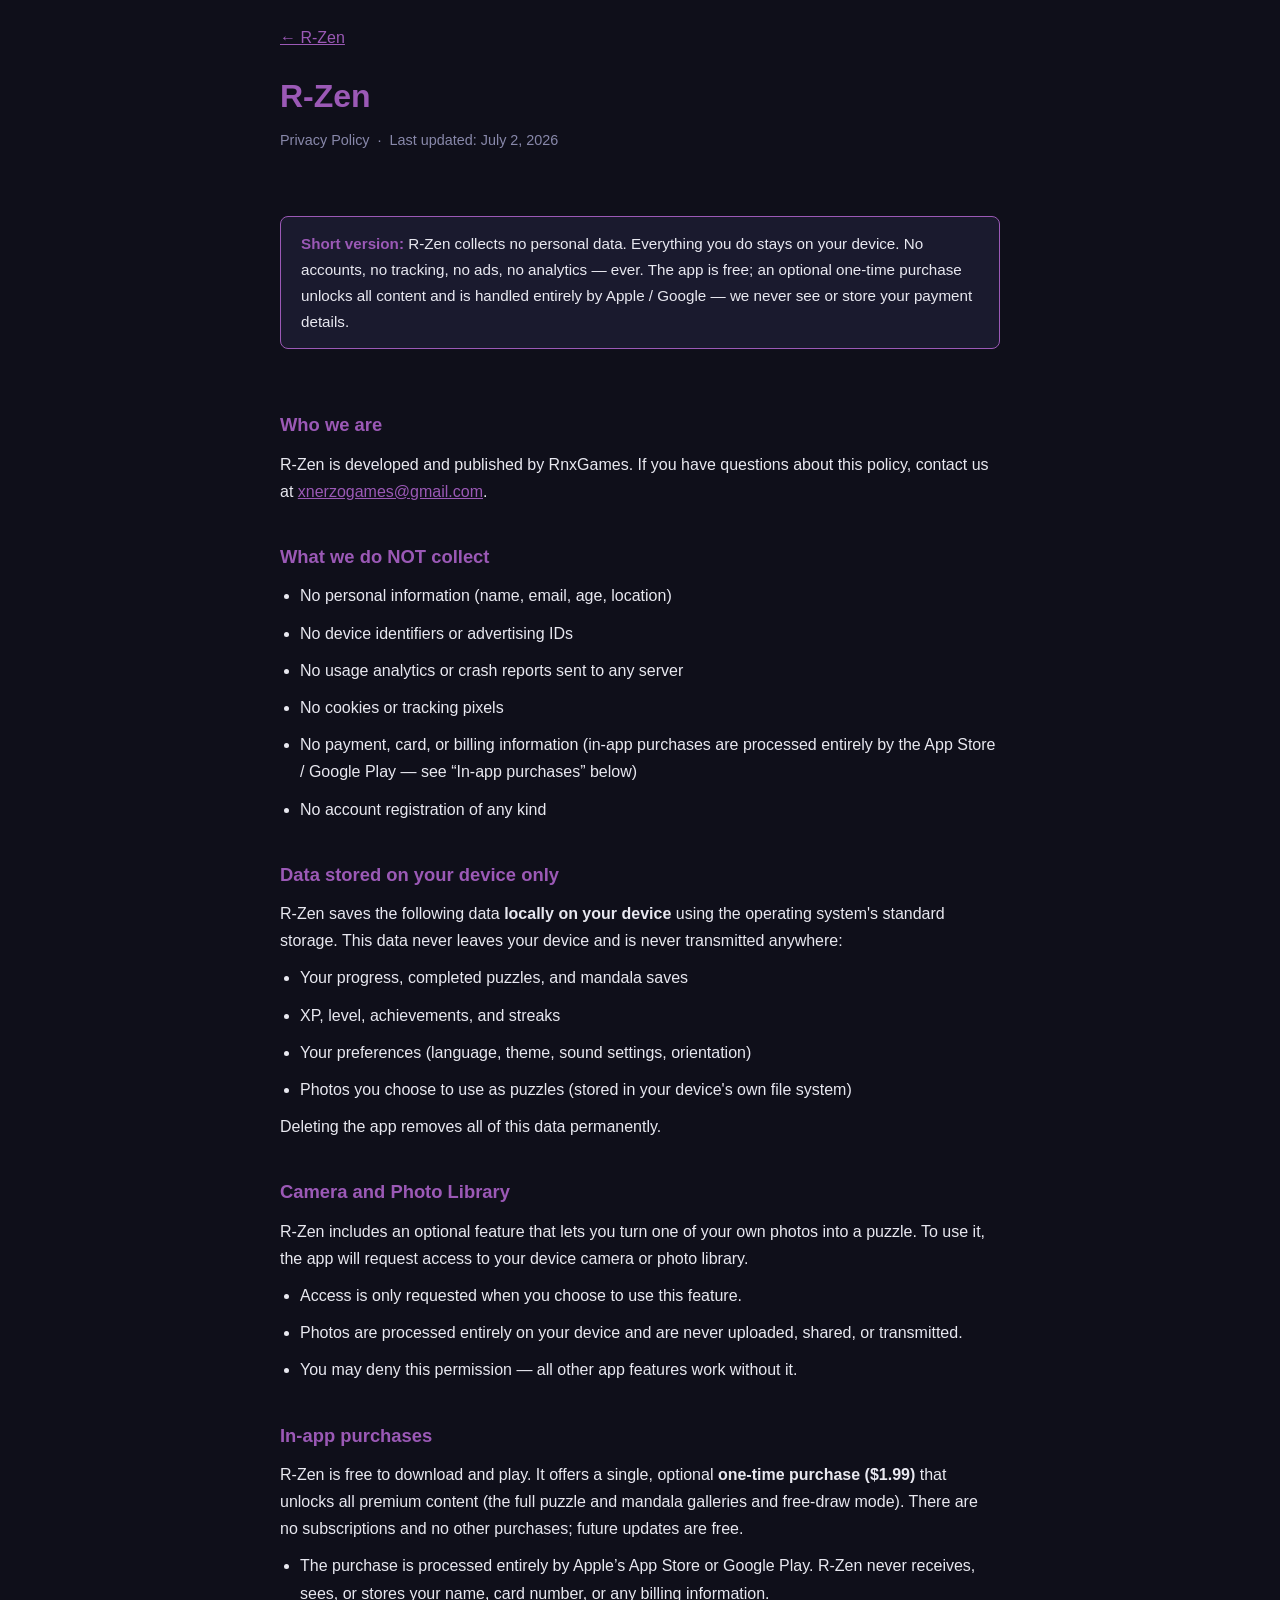
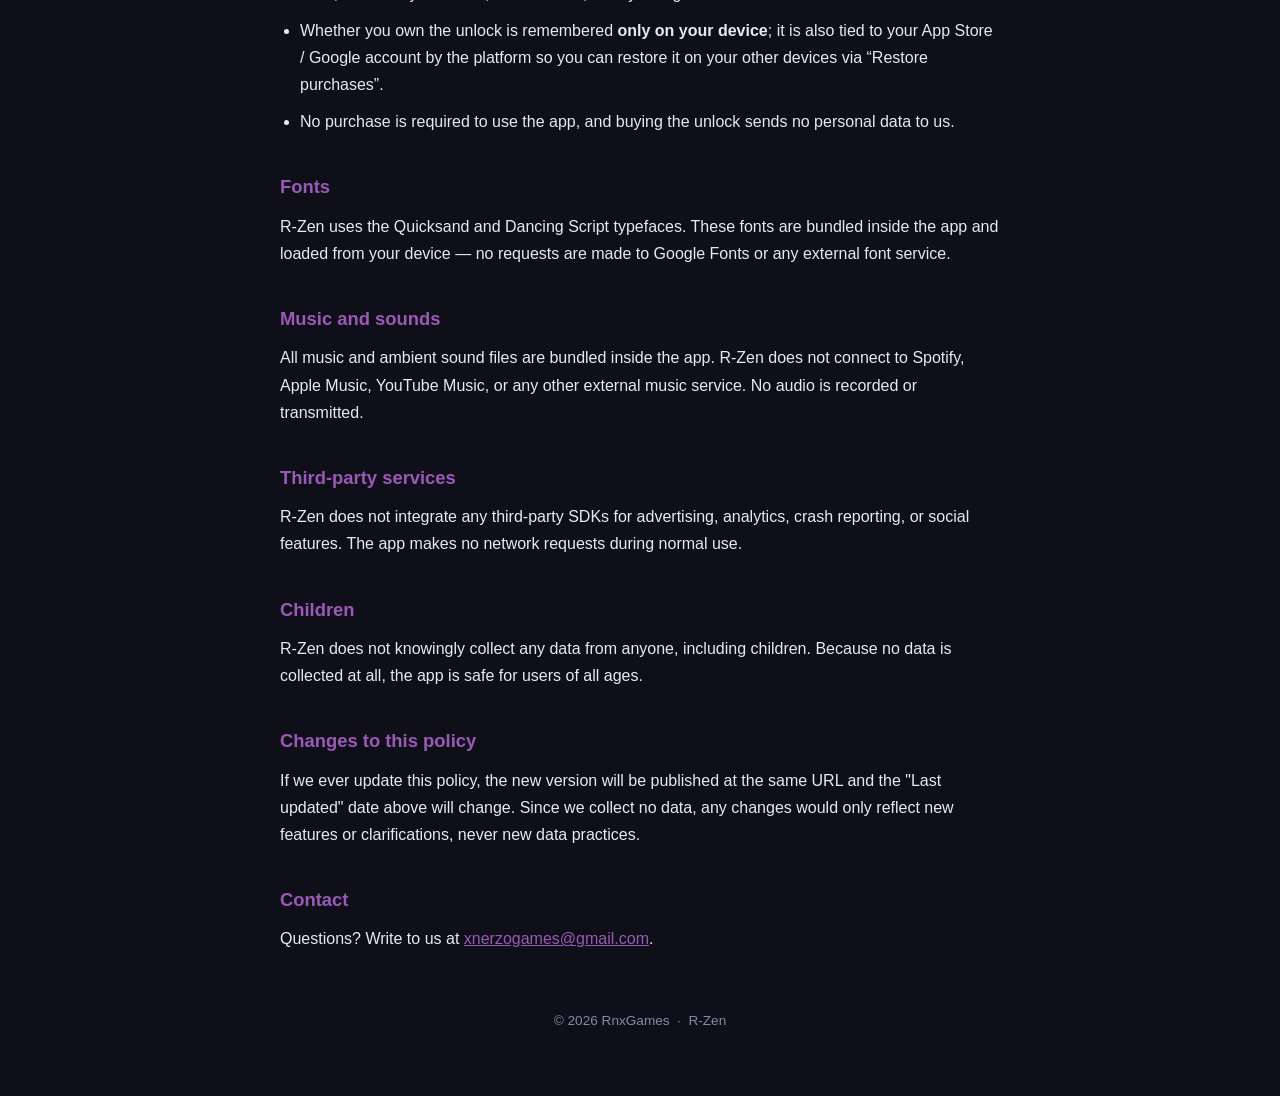
==== privacy-policy.html @ 87bbc2cb "Initial site: RnxGames landing + R-Zen product page" ====
<!DOCTYPE html>
<html lang="en">
<head>
<meta charset="utf-8">
<meta name="viewport" content="width=device-width, initial-scale=1">
<link rel="icon" type="image/png" href="./assets/logo.png">
<meta name="description" content="R-Zen Experience privacy policy. No accounts, no tracking, no ads — ever.">
<title>R-Zen — Privacy Policy</title>
<style>
  :root { --bg:#0f0f1a; --card:#1a1a2e; --accent:#9b59b6; --text:#e8e8f0; --muted:#8888aa; }
  *, *::before, *::after { box-sizing: border-box; margin: 0; padding: 0; }
  body { background: var(--bg); color: var(--text); font-family: -apple-system, BlinkMacSystemFont, 'Segoe UI', sans-serif; font-size: 16px; line-height: 1.7; padding: 24px 16px 64px; }
  .wrap { max-width: 720px; margin: 0 auto; }
  h1 { font-size: 2rem; color: var(--accent); margin-bottom: 4px; }
  .sub { color: var(--muted); font-size: .9rem; margin-bottom: 40px; }
  h2 { font-size: 1.15rem; color: var(--accent); margin: 36px 0 10px; }
  p, li { color: var(--text); margin-bottom: 10px; }
  ul { padding-left: 20px; }
  .badge { display: inline-block; background: var(--card); border: 1px solid var(--accent); border-radius: 8px; padding: 14px 20px; margin: 24px 0; font-size: .95rem; }
  .badge strong { color: var(--accent); }
  a { color: var(--accent); }
  footer { margin-top: 56px; color: var(--muted); font-size: .85rem; text-align: center; }
</style>
</head>
<body>
<div class="wrap">

  <p style="margin-bottom:18px;"><a href="./r-zen.html">&larr; R-Zen</a></p>
  <h1>R-Zen</h1>
  <p class="sub">Privacy Policy &nbsp;·&nbsp; Last updated: July 2, 2026</p>

  <div class="badge">
    <strong>Short version:</strong> R-Zen collects no personal data. Everything you do stays on your device. No accounts, no tracking, no ads, no analytics — ever. The app is free; an optional one-time purchase unlocks all content and is handled entirely by Apple / Google — we never see or store your payment details.
  </div>

  <h2>Who we are</h2>
  <p>R-Zen is developed and published by RnxGames. If you have questions about this policy, contact us at <a href="mailto:xnerzogames@gmail.com">xnerzogames@gmail.com</a>.</p>

  <h2>What we do NOT collect</h2>
  <ul>
    <li>No personal information (name, email, age, location)</li>
    <li>No device identifiers or advertising IDs</li>
    <li>No usage analytics or crash reports sent to any server</li>
    <li>No cookies or tracking pixels</li>
    <li>No payment, card, or billing information (in-app purchases are processed entirely by the App Store / Google Play — see “In-app purchases” below)</li>
    <li>No account registration of any kind</li>
  </ul>

  <h2>Data stored on your device only</h2>
  <p>R-Zen saves the following data <strong>locally on your device</strong> using the operating system's standard storage. This data never leaves your device and is never transmitted anywhere:</p>
  <ul>
    <li>Your progress, completed puzzles, and mandala saves</li>
    <li>XP, level, achievements, and streaks</li>
    <li>Your preferences (language, theme, sound settings, orientation)</li>
    <li>Photos you choose to use as puzzles (stored in your device's own file system)</li>
  </ul>
  <p>Deleting the app removes all of this data permanently.</p>

  <h2>Camera and Photo Library</h2>
  <p>R-Zen includes an optional feature that lets you turn one of your own photos into a puzzle. To use it, the app will request access to your device camera or photo library.</p>
  <ul>
    <li>Access is only requested when you choose to use this feature.</li>
    <li>Photos are processed entirely on your device and are never uploaded, shared, or transmitted.</li>
    <li>You may deny this permission — all other app features work without it.</li>
  </ul>

  <h2>In-app purchases</h2>
  <p>R-Zen is free to download and play. It offers a single, optional <strong>one-time purchase ($1.99)</strong> that unlocks all premium content (the full puzzle and mandala galleries and free-draw mode). There are no subscriptions and no other purchases; future updates are free.</p>
  <ul>
    <li>The purchase is processed entirely by Apple’s App Store or Google Play. R-Zen never receives, sees, or stores your name, card number, or any billing information.</li>
    <li>Whether you own the unlock is remembered <strong>only on your device</strong>; it is also tied to your App Store / Google account by the platform so you can restore it on your other devices via “Restore purchases”.</li>
    <li>No purchase is required to use the app, and buying the unlock sends no personal data to us.</li>
  </ul>

  <h2>Fonts</h2>
  <p>R-Zen uses the Quicksand and Dancing Script typefaces. These fonts are bundled inside the app and loaded from your device — no requests are made to Google Fonts or any external font service.</p>

  <h2>Music and sounds</h2>
  <p>All music and ambient sound files are bundled inside the app. R-Zen does not connect to Spotify, Apple Music, YouTube Music, or any other external music service. No audio is recorded or transmitted.</p>

  <h2>Third-party services</h2>
  <p>R-Zen does not integrate any third-party SDKs for advertising, analytics, crash reporting, or social features. The app makes no network requests during normal use.</p>

  <h2>Children</h2>
  <p>R-Zen does not knowingly collect any data from anyone, including children. Because no data is collected at all, the app is safe for users of all ages.</p>

  <h2>Changes to this policy</h2>
  <p>If we ever update this policy, the new version will be published at the same URL and the "Last updated" date above will change. Since we collect no data, any changes would only reflect new features or clarifications, never new data practices.</p>

  <h2>Contact</h2>
  <p>Questions? Write to us at <a href="mailto:xnerzogames@gmail.com">xnerzogames@gmail.com</a>.</p>

  <footer>
    &copy; 2026 RnxGames &nbsp;·&nbsp; R-Zen
  </footer>

</div>
</body>
</html>
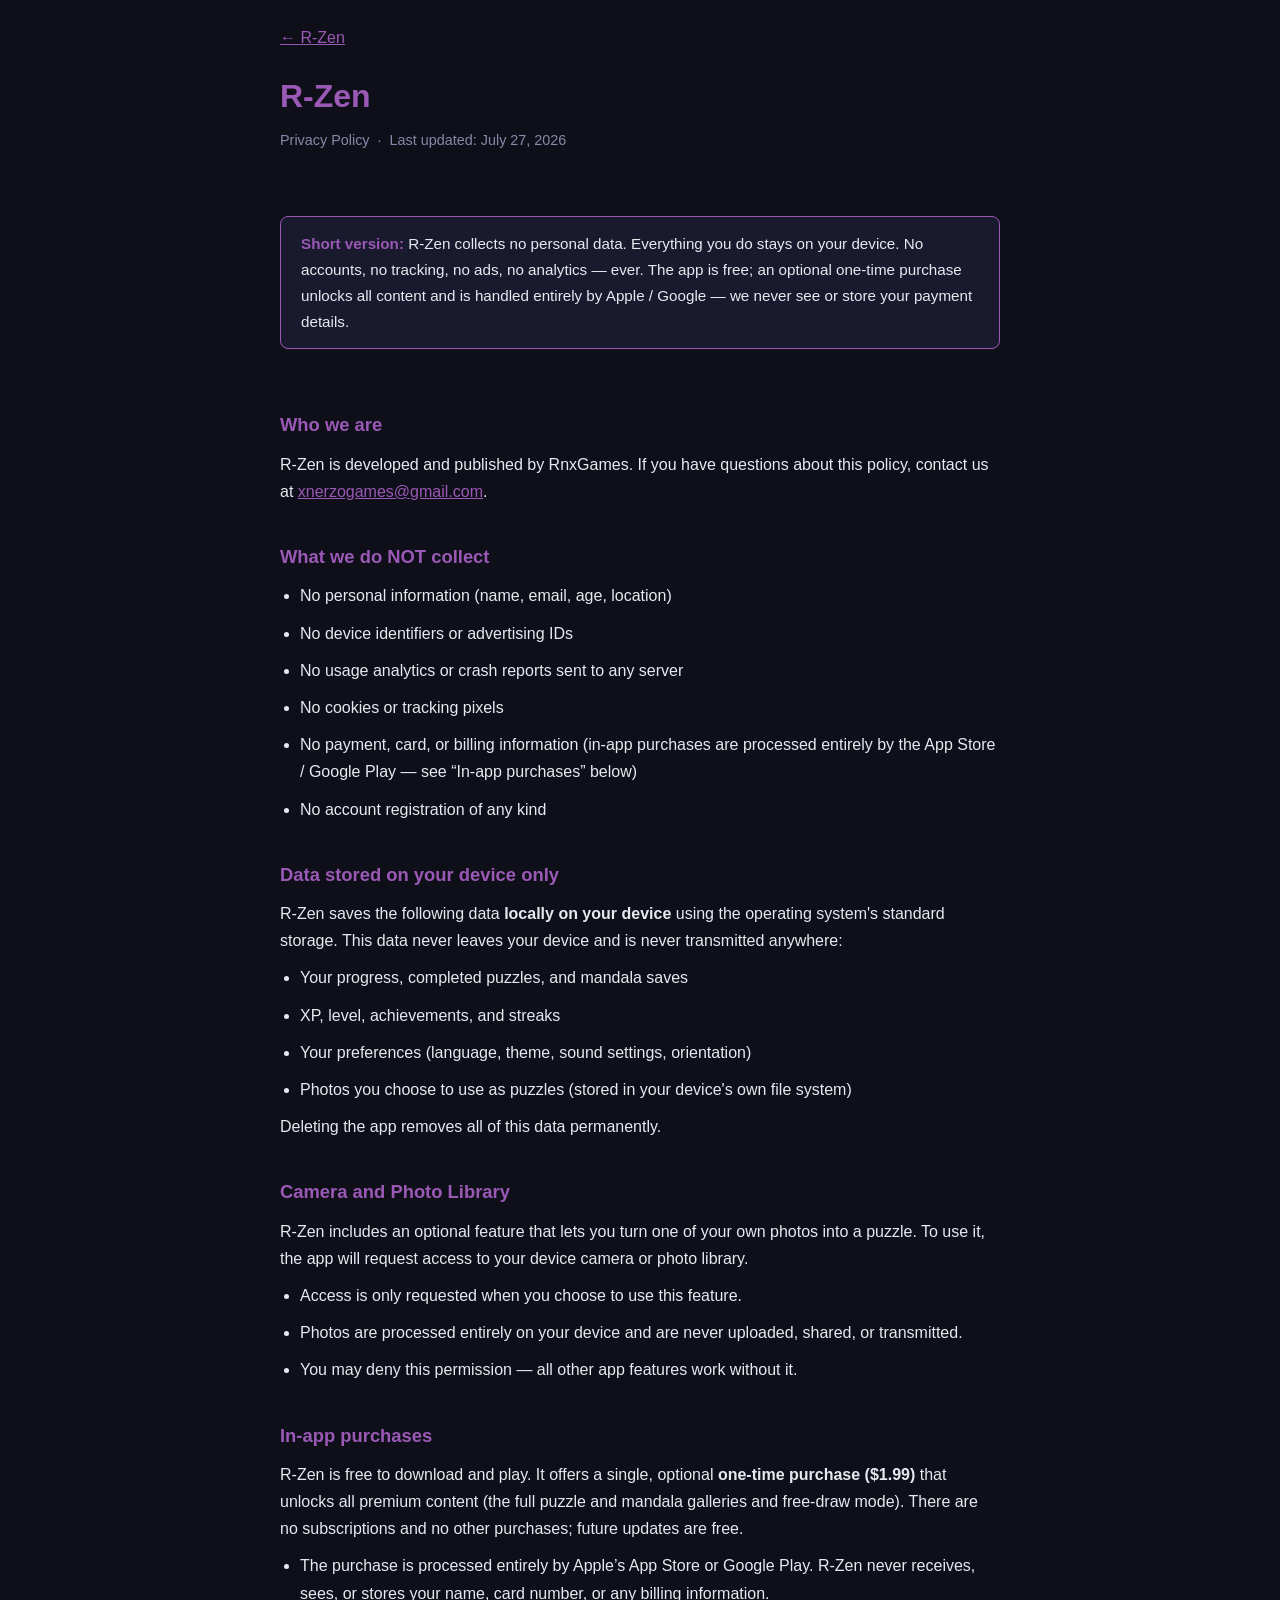
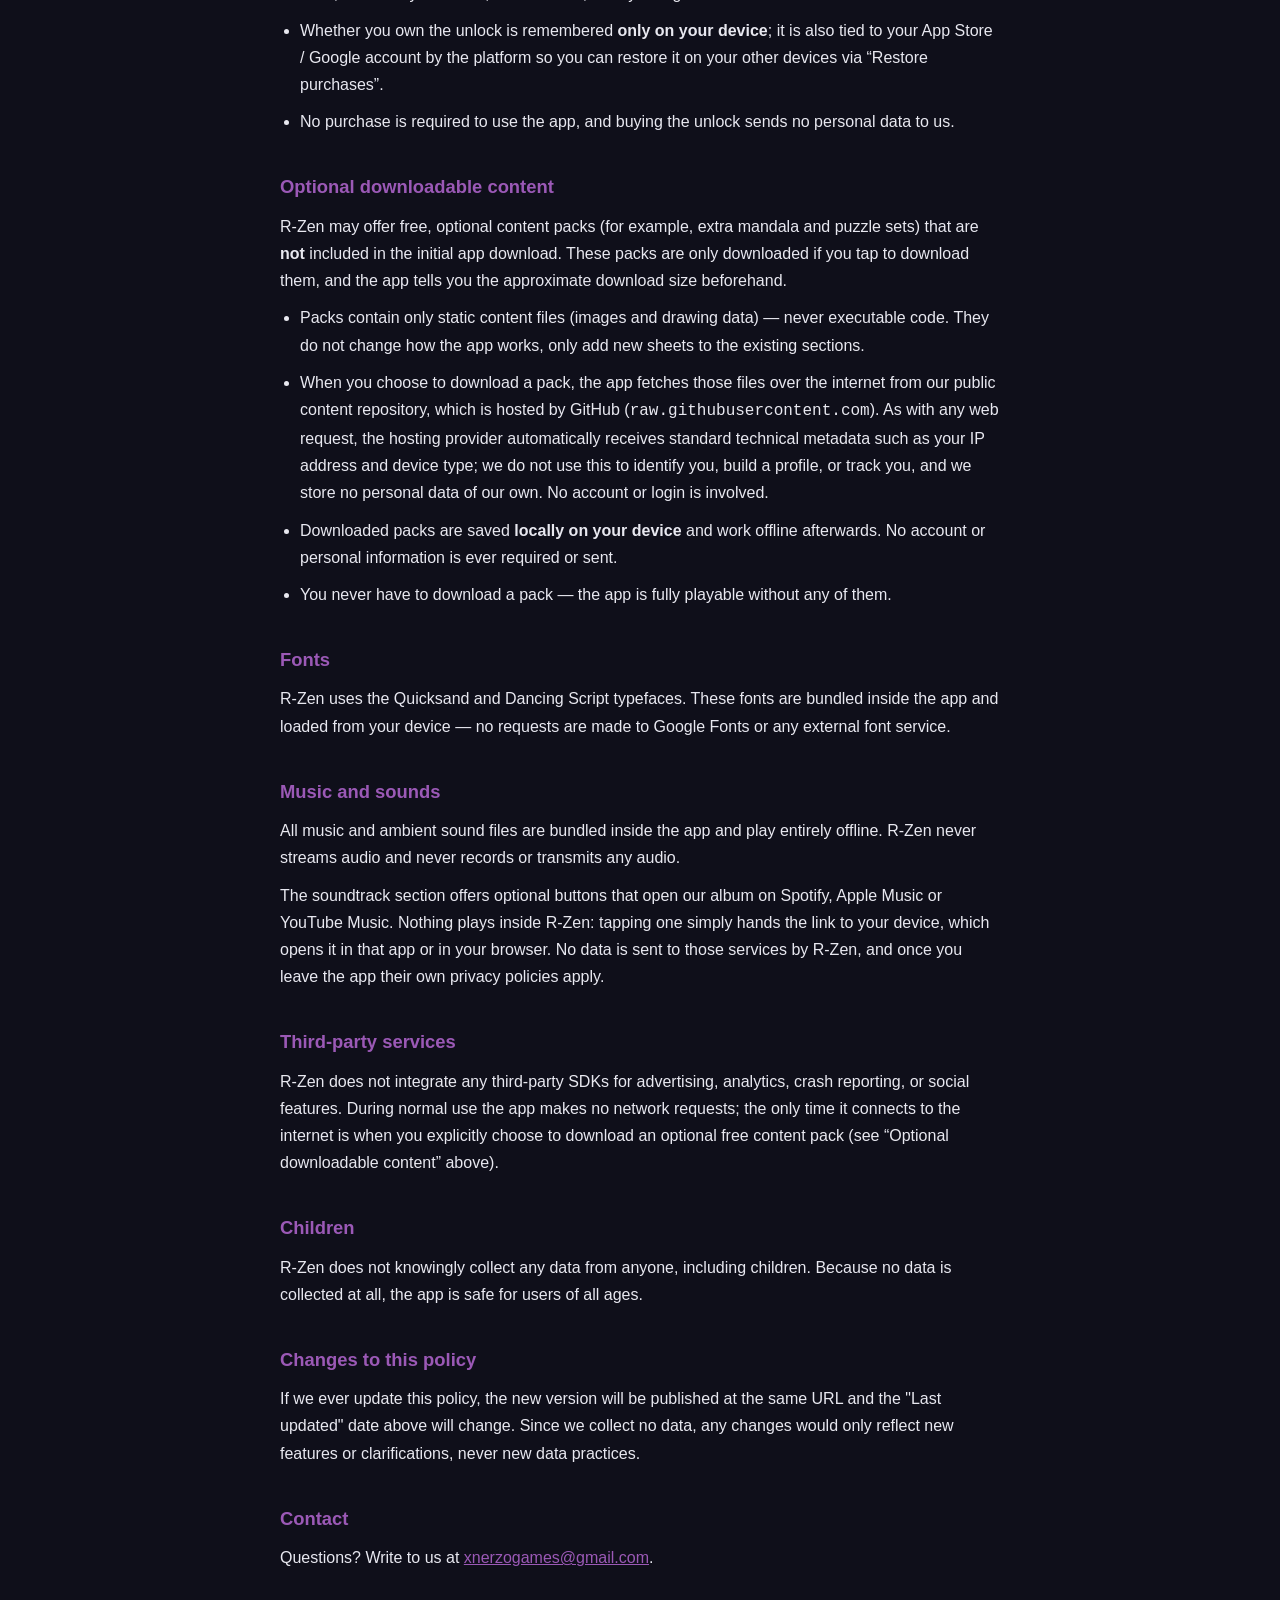
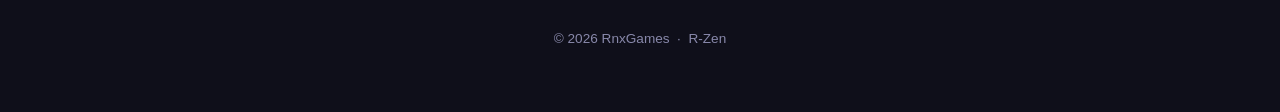
==== commit 8141a60d: "Actualizar la politica de privacidad de R-Zen Tres afirmaciones que la app ya no cumplia:  - Decia q" ====
--- a/privacy-policy.html
+++ b/privacy-policy.html
@@ -27,7 +27,7 @@
 
   <p style="margin-bottom:18px;"><a href="./r-zen.html">&larr; R-Zen</a></p>
   <h1>R-Zen</h1>
-  <p class="sub">Privacy Policy &nbsp;·&nbsp; Last updated: July 2, 2026</p>
+  <p class="sub">Privacy Policy &nbsp;·&nbsp; Last updated: July 27, 2026</p>
 
   <div class="badge">
     <strong>Short version:</strong> R-Zen collects no personal data. Everything you do stays on your device. No accounts, no tracking, no ads, no analytics — ever. The app is free; an optional one-time purchase unlocks all content and is handled entirely by Apple / Google — we never see or store your payment details.
@@ -72,14 +72,24 @@
     <li>No purchase is required to use the app, and buying the unlock sends no personal data to us.</li>
   </ul>
 
+  <h2>Optional downloadable content</h2>
+  <p>R-Zen may offer free, optional content packs (for example, extra mandala and puzzle sets) that are <strong>not</strong> included in the initial app download. These packs are only downloaded if you tap to download them, and the app tells you the approximate download size beforehand.</p>
+  <ul>
+    <li>Packs contain only static content files (images and drawing data) — never executable code. They do not change how the app works, only add new sheets to the existing sections.</li>
+    <li>When you choose to download a pack, the app fetches those files over the internet from our public content repository, which is hosted by GitHub (<code>raw.githubusercontent.com</code>). As with any web request, the hosting provider automatically receives standard technical metadata such as your IP address and device type; we do not use this to identify you, build a profile, or track you, and we store no personal data of our own. No account or login is involved.</li>
+    <li>Downloaded packs are saved <strong>locally on your device</strong> and work offline afterwards. No account or personal information is ever required or sent.</li>
+    <li>You never have to download a pack — the app is fully playable without any of them.</li>
+  </ul>
+
   <h2>Fonts</h2>
   <p>R-Zen uses the Quicksand and Dancing Script typefaces. These fonts are bundled inside the app and loaded from your device — no requests are made to Google Fonts or any external font service.</p>
 
   <h2>Music and sounds</h2>
-  <p>All music and ambient sound files are bundled inside the app. R-Zen does not connect to Spotify, Apple Music, YouTube Music, or any other external music service. No audio is recorded or transmitted.</p>
+  <p>All music and ambient sound files are bundled inside the app and play entirely offline. R-Zen never streams audio and never records or transmits any audio.</p>
+  <p>The soundtrack section offers optional buttons that open our album on Spotify, Apple Music or YouTube Music. Nothing plays inside R-Zen: tapping one simply hands the link to your device, which opens it in that app or in your browser. No data is sent to those services by R-Zen, and once you leave the app their own privacy policies apply.</p>
 
   <h2>Third-party services</h2>
-  <p>R-Zen does not integrate any third-party SDKs for advertising, analytics, crash reporting, or social features. The app makes no network requests during normal use.</p>
+  <p>R-Zen does not integrate any third-party SDKs for advertising, analytics, crash reporting, or social features. During normal use the app makes no network requests; the only time it connects to the internet is when you explicitly choose to download an optional free content pack (see “Optional downloadable content” above).</p>
 
   <h2>Children</h2>
   <p>R-Zen does not knowingly collect any data from anyone, including children. Because no data is collected at all, the app is safe for users of all ages.</p>
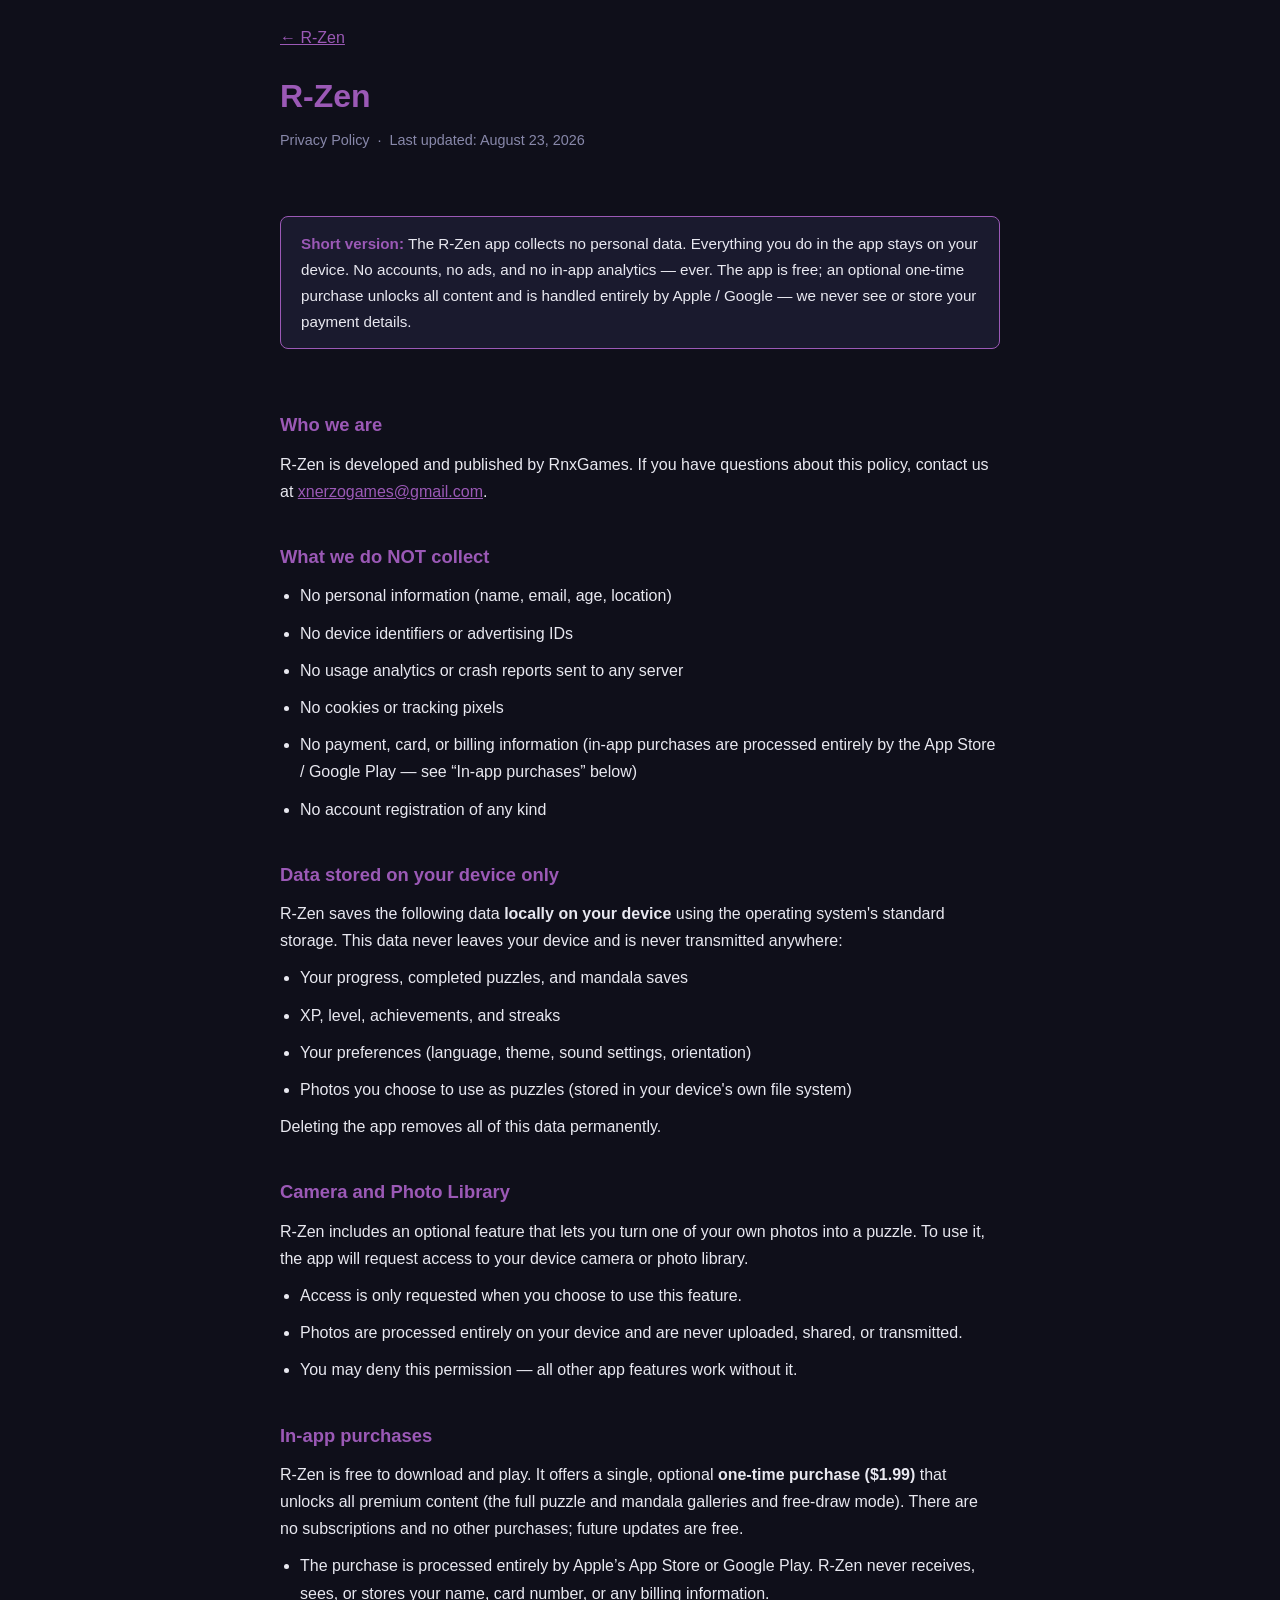
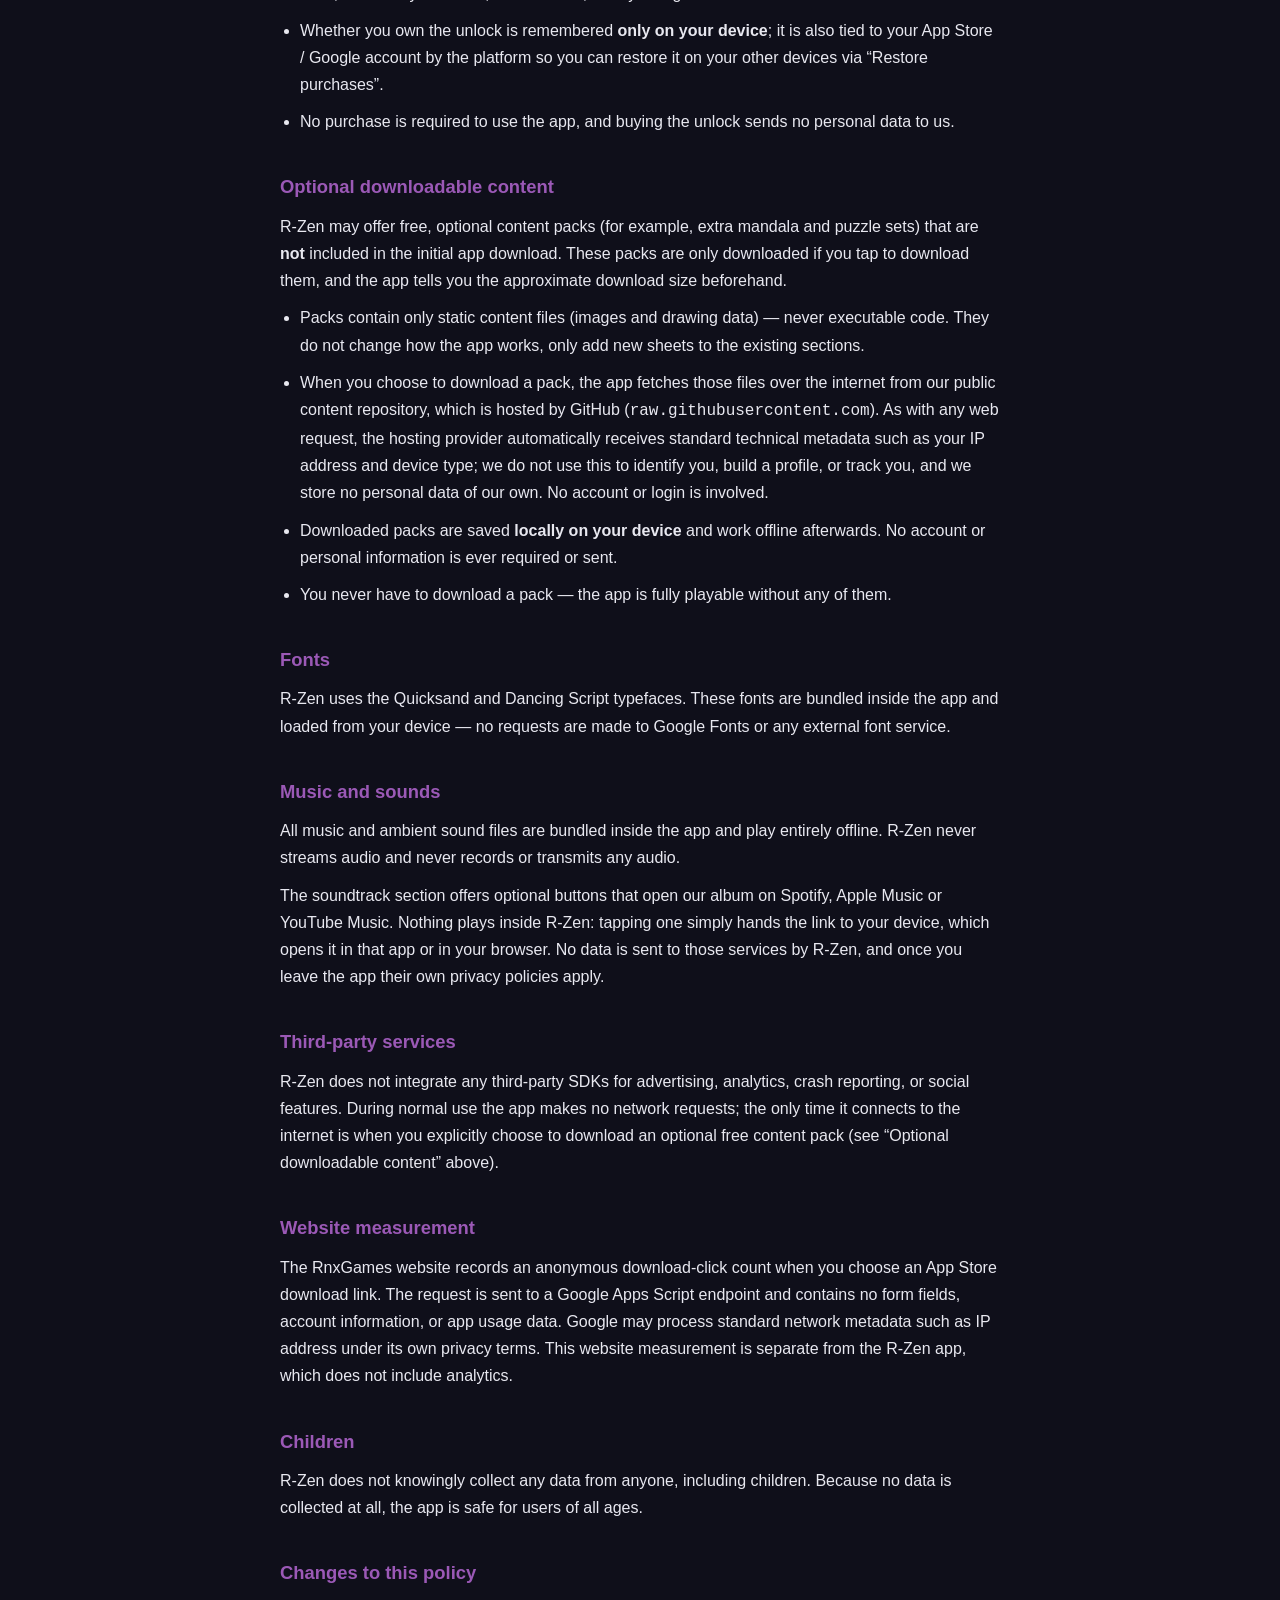
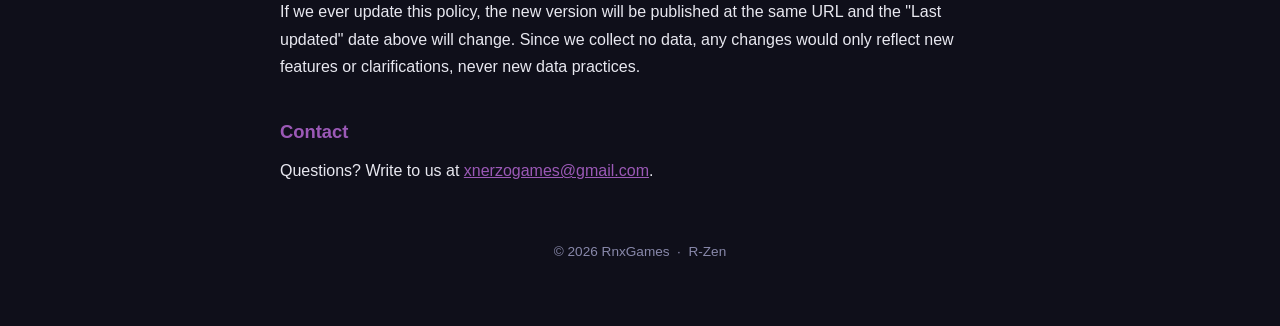
==== commit 9ed4ecab: "Improve accessibility SEO and R-Zen performance" ====
--- a/privacy-policy.html
+++ b/privacy-policy.html
@@ -6,6 +6,17 @@
 <link rel="icon" type="image/png" href="./assets/logo.png">
 <meta name="description" content="R-Zen Experience privacy policy. No accounts, no tracking, no ads — ever.">
 <title>R-Zen — Privacy Policy</title>
+<link rel="canonical" href="https://rnxgames.com/privacy-policy.html">
+<meta name="theme-color" content="#0f0f1a">
+<meta property="og:title" content="R-Zen — Privacy Policy">
+<meta property="og:description" content="How R-Zen protects privacy and keeps data on your device.">
+<meta property="og:image" content="https://rnxgames.com/assets/logo.png">
+<meta property="og:url" content="https://rnxgames.com/privacy-policy.html">
+  <meta property="og:type" content="website">
+  <meta name="twitter:card" content="summary_large_image">
+  <meta name="twitter:title" content="R-Zen — Privacy Policy">
+  <meta name="twitter:description" content="How R-Zen protects privacy and keeps data on your device.">
+  <meta name="twitter:image" content="https://rnxgames.com/assets/logo.png">
 <style>
   :root { --bg:#0f0f1a; --card:#1a1a2e; --accent:#9b59b6; --text:#e8e8f0; --muted:#8888aa; }
   *, *::before, *::after { box-sizing: border-box; margin: 0; padding: 0; }
@@ -23,14 +34,14 @@
 </style>
 </head>
 <body>
-<div class="wrap">
+<main class="wrap">
 
   <p style="margin-bottom:18px;"><a href="./r-zen.html">&larr; R-Zen</a></p>
   <h1>R-Zen</h1>
-  <p class="sub">Privacy Policy &nbsp;·&nbsp; Last updated: July 27, 2026</p>
+  <p class="sub">Privacy Policy &nbsp;·&nbsp; Last updated: August 23, 2026</p>
 
   <div class="badge">
-    <strong>Short version:</strong> R-Zen collects no personal data. Everything you do stays on your device. No accounts, no tracking, no ads, no analytics — ever. The app is free; an optional one-time purchase unlocks all content and is handled entirely by Apple / Google — we never see or store your payment details.
+    <strong>Short version:</strong> The R-Zen app collects no personal data. Everything you do in the app stays on your device. No accounts, no ads, and no in-app analytics — ever. The app is free; an optional one-time purchase unlocks all content and is handled entirely by Apple / Google — we never see or store your payment details.
   </div>
 
   <h2>Who we are</h2>
@@ -91,6 +102,9 @@
   <h2>Third-party services</h2>
   <p>R-Zen does not integrate any third-party SDKs for advertising, analytics, crash reporting, or social features. During normal use the app makes no network requests; the only time it connects to the internet is when you explicitly choose to download an optional free content pack (see “Optional downloadable content” above).</p>
 
+  <h2>Website measurement</h2>
+  <p>The RnxGames website records an anonymous download-click count when you choose an App Store download link. The request is sent to a Google Apps Script endpoint and contains no form fields, account information, or app usage data. Google may process standard network metadata such as IP address under its own privacy terms. This website measurement is separate from the R-Zen app, which does not include analytics.</p>
+
   <h2>Children</h2>
   <p>R-Zen does not knowingly collect any data from anyone, including children. Because no data is collected at all, the app is safe for users of all ages.</p>
 
@@ -104,6 +118,6 @@
     &copy; 2026 RnxGames &nbsp;·&nbsp; R-Zen
   </footer>
 
-</div>
+</main>
 </body>
 </html>
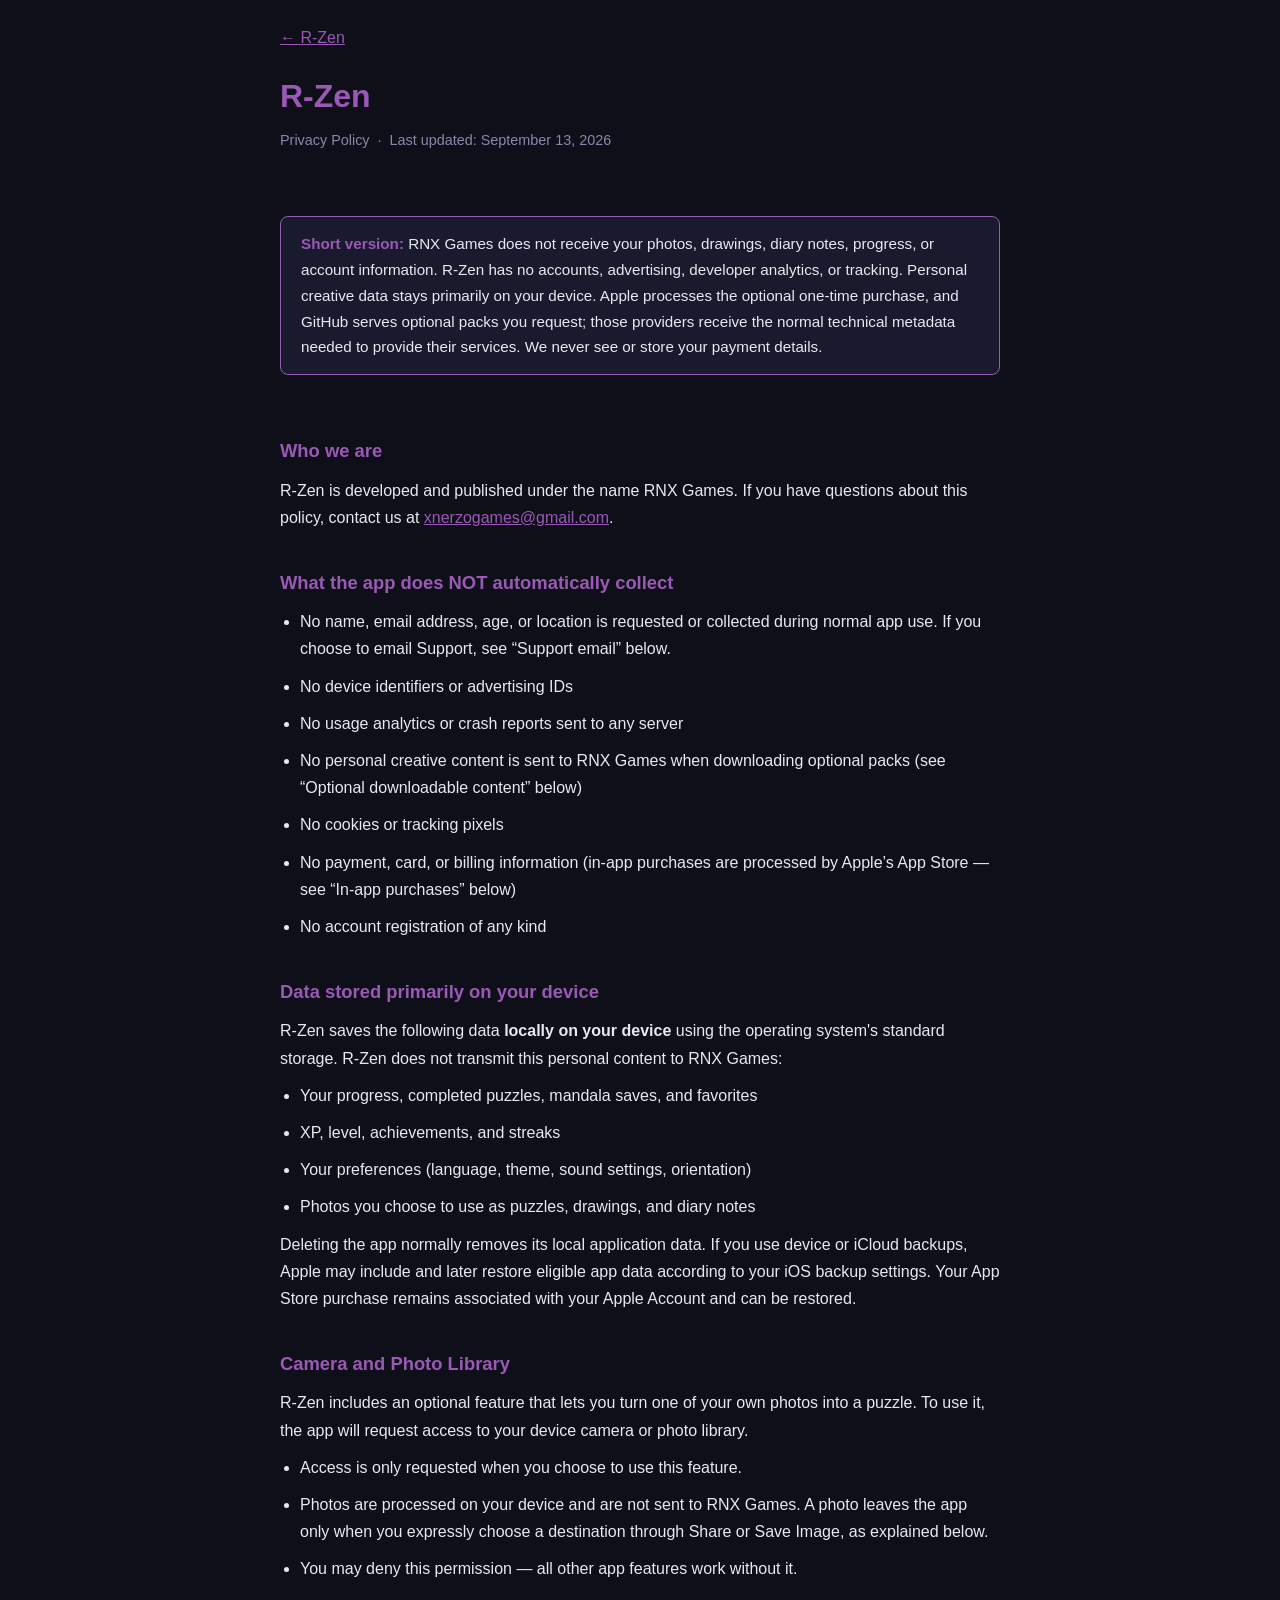
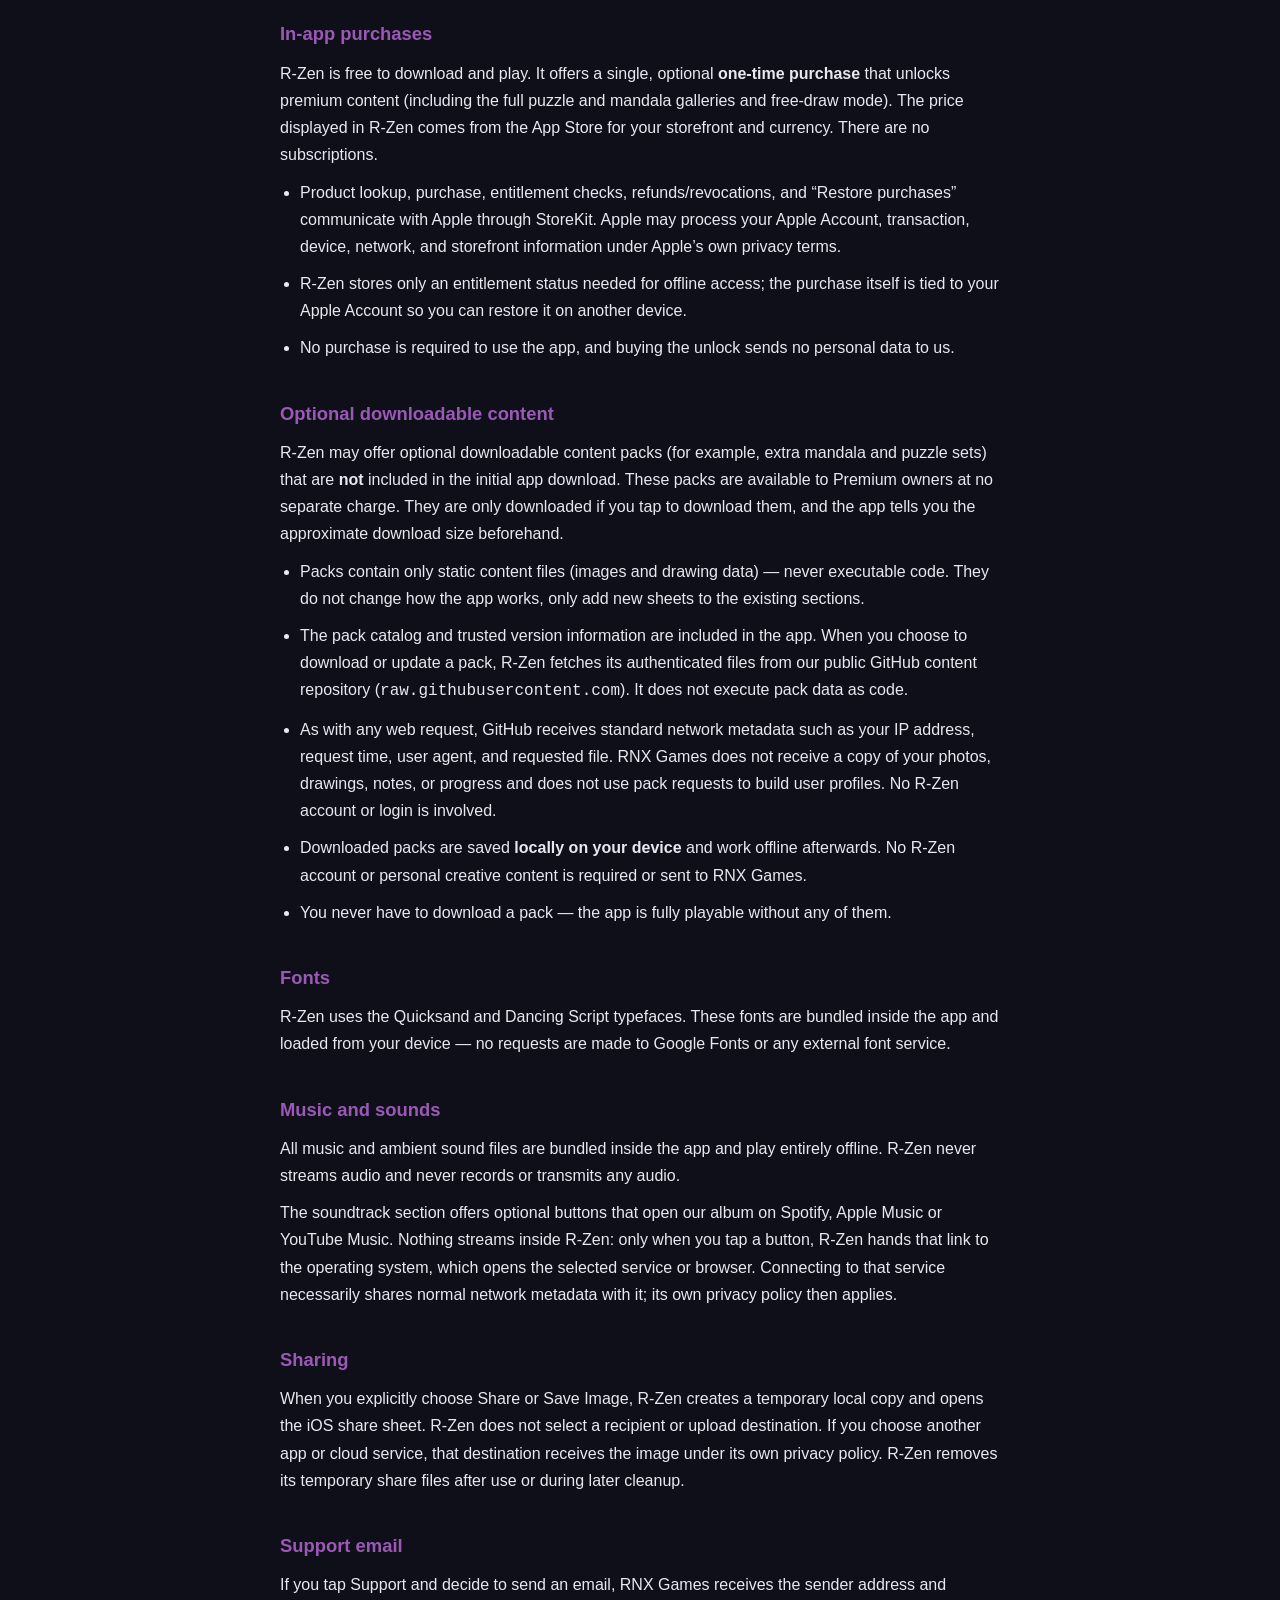
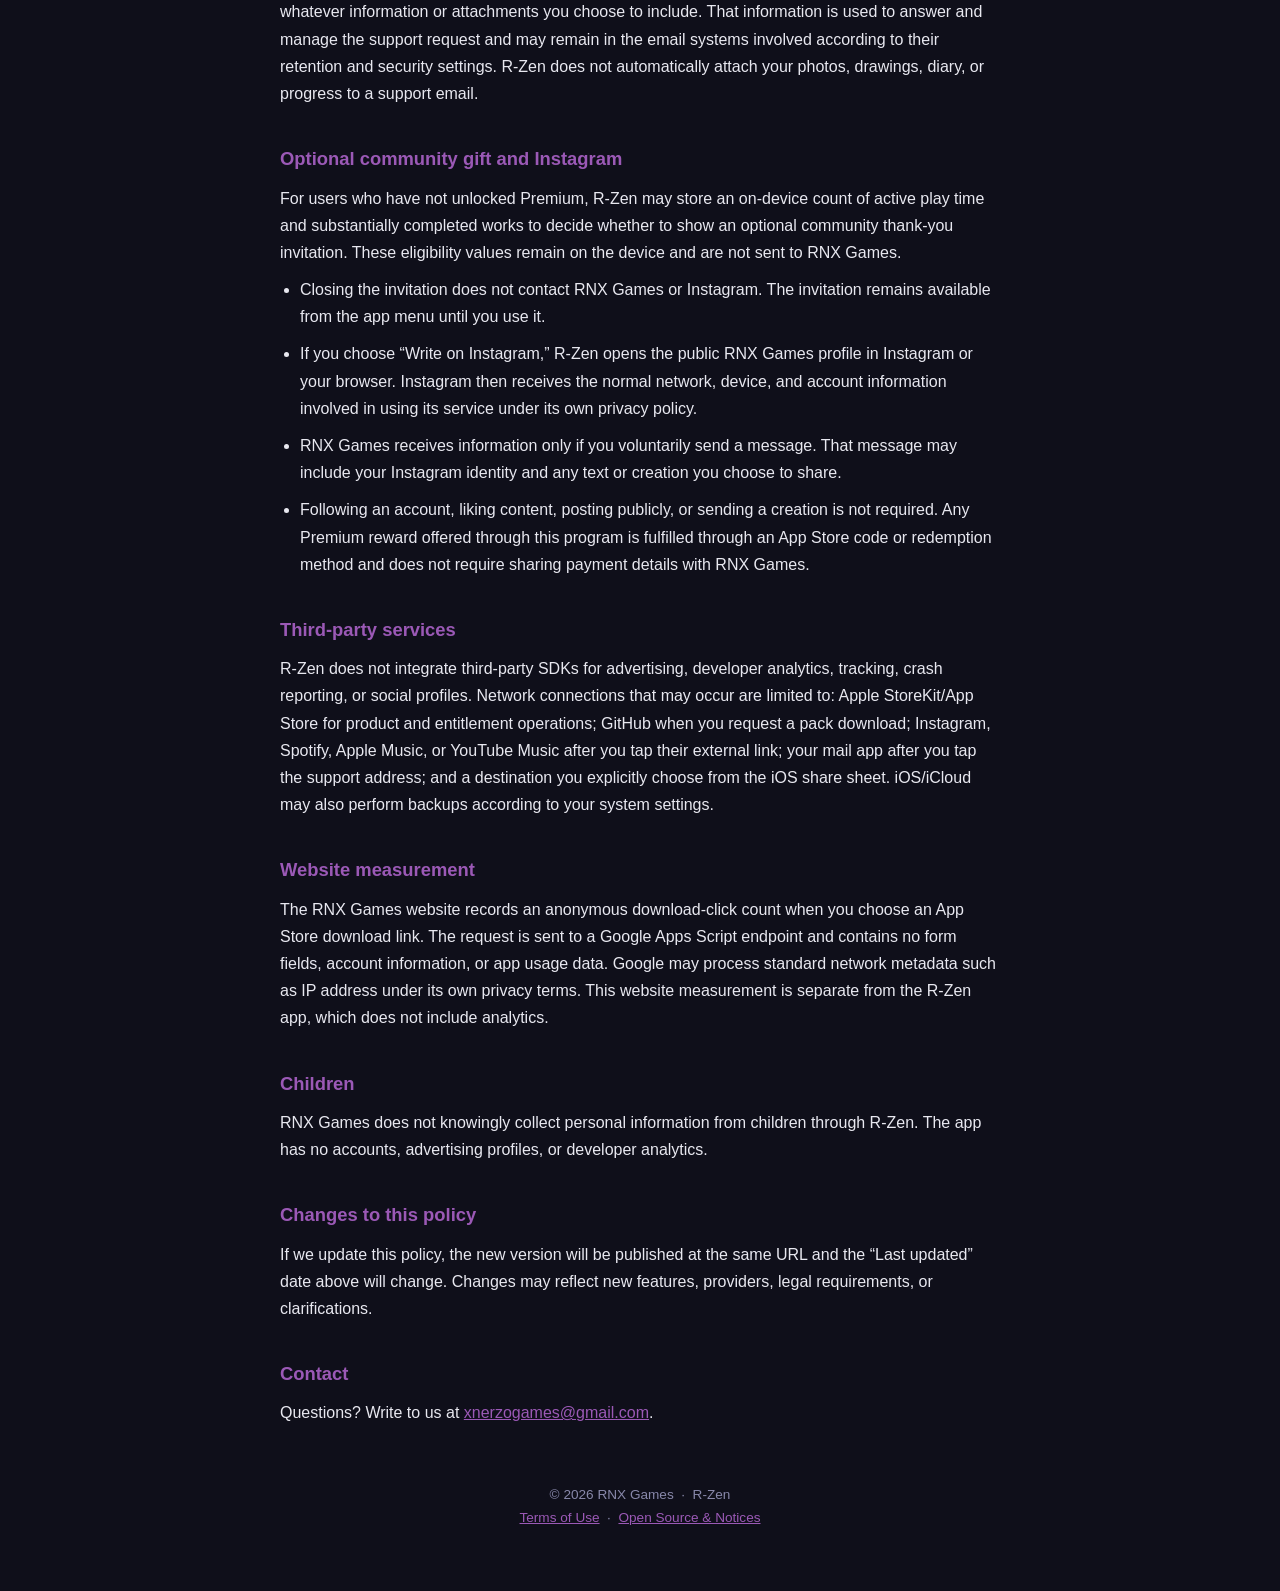
==== commit 0367607c: "Update R-Zen 2.6 site and privacy policy" ====
--- a/privacy-policy.html
+++ b/privacy-policy.html
@@ -4,7 +4,7 @@
 <meta charset="utf-8">
 <meta name="viewport" content="width=device-width, initial-scale=1">
 <link rel="icon" type="image/png" href="./assets/logo.png">
-<meta name="description" content="R-Zen Experience privacy policy. No accounts, no tracking, no ads — ever.">
+<meta name="description" content="R-Zen Experience privacy policy: local creative data, optional downloads, StoreKit, sharing, and user-initiated external links.">
 <title>R-Zen — Privacy Policy</title>
 <link rel="canonical" href="https://rnxgames.com/privacy-policy.html">
 <meta name="theme-color" content="#0f0f1a">
@@ -37,58 +37,61 @@
 <main class="wrap">
 
   <p style="margin-bottom:18px;"><a href="./r-zen.html">&larr; R-Zen</a></p>
+
   <h1>R-Zen</h1>
-  <p class="sub">Privacy Policy &nbsp;·&nbsp; Last updated: August 23, 2026</p>
+  <p class="sub">Privacy Policy &nbsp;·&nbsp; Last updated: September 13, 2026</p>
 
   <div class="badge">
-    <strong>Short version:</strong> The R-Zen app collects no personal data. Everything you do in the app stays on your device. No accounts, no ads, and no in-app analytics — ever. The app is free; an optional one-time purchase unlocks all content and is handled entirely by Apple / Google — we never see or store your payment details.
+    <strong>Short version:</strong> RNX Games does not receive your photos, drawings, diary notes, progress, or account information. R-Zen has no accounts, advertising, developer analytics, or tracking. Personal creative data stays primarily on your device. Apple processes the optional one-time purchase, and GitHub serves optional packs you request; those providers receive the normal technical metadata needed to provide their services. We never see or store your payment details.
   </div>
 
   <h2>Who we are</h2>
-  <p>R-Zen is developed and published by RnxGames. If you have questions about this policy, contact us at <a href="mailto:xnerzogames@gmail.com">xnerzogames@gmail.com</a>.</p>
+  <p>R-Zen is developed and published under the name RNX Games. If you have questions about this policy, contact us at <a href="mailto:xnerzogames@gmail.com">xnerzogames@gmail.com</a>.</p>
 
-  <h2>What we do NOT collect</h2>
+  <h2>What the app does NOT automatically collect</h2>
   <ul>
-    <li>No personal information (name, email, age, location)</li>
+    <li>No name, email address, age, or location is requested or collected during normal app use. If you choose to email Support, see “Support email” below.</li>
     <li>No device identifiers or advertising IDs</li>
     <li>No usage analytics or crash reports sent to any server</li>
+    <li>No personal creative content is sent to RNX Games when downloading optional packs (see “Optional downloadable content” below)</li>
     <li>No cookies or tracking pixels</li>
-    <li>No payment, card, or billing information (in-app purchases are processed entirely by the App Store / Google Play — see “In-app purchases” below)</li>
+    <li>No payment, card, or billing information (in-app purchases are processed by Apple’s App Store — see “In-app purchases” below)</li>
     <li>No account registration of any kind</li>
   </ul>
 
-  <h2>Data stored on your device only</h2>
-  <p>R-Zen saves the following data <strong>locally on your device</strong> using the operating system's standard storage. This data never leaves your device and is never transmitted anywhere:</p>
+  <h2>Data stored primarily on your device</h2>
+  <p>R-Zen saves the following data <strong>locally on your device</strong> using the operating system's standard storage. R-Zen does not transmit this personal content to RNX Games:</p>
   <ul>
-    <li>Your progress, completed puzzles, and mandala saves</li>
+    <li>Your progress, completed puzzles, mandala saves, and favorites</li>
     <li>XP, level, achievements, and streaks</li>
     <li>Your preferences (language, theme, sound settings, orientation)</li>
-    <li>Photos you choose to use as puzzles (stored in your device's own file system)</li>
+    <li>Photos you choose to use as puzzles, drawings, and diary notes</li>
   </ul>
-  <p>Deleting the app removes all of this data permanently.</p>
+  <p>Deleting the app normally removes its local application data. If you use device or iCloud backups, Apple may include and later restore eligible app data according to your iOS backup settings. Your App Store purchase remains associated with your Apple Account and can be restored.</p>
 
   <h2>Camera and Photo Library</h2>
   <p>R-Zen includes an optional feature that lets you turn one of your own photos into a puzzle. To use it, the app will request access to your device camera or photo library.</p>
   <ul>
     <li>Access is only requested when you choose to use this feature.</li>
-    <li>Photos are processed entirely on your device and are never uploaded, shared, or transmitted.</li>
+    <li>Photos are processed on your device and are not sent to RNX Games. A photo leaves the app only when you expressly choose a destination through Share or Save Image, as explained below.</li>
     <li>You may deny this permission — all other app features work without it.</li>
   </ul>
 
   <h2>In-app purchases</h2>
-  <p>R-Zen is free to download and play. It offers a single, optional <strong>one-time purchase ($1.99)</strong> that unlocks all premium content (the full puzzle and mandala galleries and free-draw mode). There are no subscriptions and no other purchases; future updates are free.</p>
+  <p>R-Zen is free to download and play. It offers a single, optional <strong>one-time purchase</strong> that unlocks premium content (including the full puzzle and mandala galleries and free-draw mode). The price displayed in R-Zen comes from the App Store for your storefront and currency. There are no subscriptions.</p>
   <ul>
-    <li>The purchase is processed entirely by Apple’s App Store or Google Play. R-Zen never receives, sees, or stores your name, card number, or any billing information.</li>
-    <li>Whether you own the unlock is remembered <strong>only on your device</strong>; it is also tied to your App Store / Google account by the platform so you can restore it on your other devices via “Restore purchases”.</li>
+    <li>Product lookup, purchase, entitlement checks, refunds/revocations, and “Restore purchases” communicate with Apple through StoreKit. Apple may process your Apple Account, transaction, device, network, and storefront information under Apple’s own privacy terms.</li>
+    <li>R-Zen stores only an entitlement status needed for offline access; the purchase itself is tied to your Apple Account so you can restore it on another device.</li>
     <li>No purchase is required to use the app, and buying the unlock sends no personal data to us.</li>
   </ul>
 
   <h2>Optional downloadable content</h2>
-  <p>R-Zen may offer free, optional content packs (for example, extra mandala and puzzle sets) that are <strong>not</strong> included in the initial app download. These packs are only downloaded if you tap to download them, and the app tells you the approximate download size beforehand.</p>
+  <p>R-Zen may offer optional downloadable content packs (for example, extra mandala and puzzle sets) that are <strong>not</strong> included in the initial app download. These packs are available to Premium owners at no separate charge. They are only downloaded if you tap to download them, and the app tells you the approximate download size beforehand.</p>
   <ul>
     <li>Packs contain only static content files (images and drawing data) — never executable code. They do not change how the app works, only add new sheets to the existing sections.</li>
-    <li>When you choose to download a pack, the app fetches those files over the internet from our public content repository, which is hosted by GitHub (<code>raw.githubusercontent.com</code>). As with any web request, the hosting provider automatically receives standard technical metadata such as your IP address and device type; we do not use this to identify you, build a profile, or track you, and we store no personal data of our own. No account or login is involved.</li>
-    <li>Downloaded packs are saved <strong>locally on your device</strong> and work offline afterwards. No account or personal information is ever required or sent.</li>
+    <li>The pack catalog and trusted version information are included in the app. When you choose to download or update a pack, R-Zen fetches its authenticated files from our public GitHub content repository (<code>raw.githubusercontent.com</code>). It does not execute pack data as code.</li>
+    <li>As with any web request, GitHub receives standard network metadata such as your IP address, request time, user agent, and requested file. RNX Games does not receive a copy of your photos, drawings, notes, or progress and does not use pack requests to build user profiles. No R-Zen account or login is involved.</li>
+    <li>Downloaded packs are saved <strong>locally on your device</strong> and work offline afterwards. No R-Zen account or personal creative content is required or sent to RNX Games.</li>
     <li>You never have to download a pack — the app is fully playable without any of them.</li>
   </ul>
 
@@ -97,26 +100,46 @@
 
   <h2>Music and sounds</h2>
   <p>All music and ambient sound files are bundled inside the app and play entirely offline. R-Zen never streams audio and never records or transmits any audio.</p>
-  <p>The soundtrack section offers optional buttons that open our album on Spotify, Apple Music or YouTube Music. Nothing plays inside R-Zen: tapping one simply hands the link to your device, which opens it in that app or in your browser. No data is sent to those services by R-Zen, and once you leave the app their own privacy policies apply.</p>
+  <p>The soundtrack section offers optional buttons that open our album on Spotify, Apple Music or YouTube Music. Nothing streams inside R-Zen: only when you tap a button, R-Zen hands that link to the operating system, which opens the selected service or browser. Connecting to that service necessarily shares normal network metadata with it; its own privacy policy then applies.</p>
+
+  <h2>Sharing</h2>
+  <p>When you explicitly choose Share or Save Image, R-Zen creates a temporary local copy and opens the iOS share sheet. R-Zen does not select a recipient or upload destination. If you choose another app or cloud service, that destination receives the image under its own privacy policy. R-Zen removes its temporary share files after use or during later cleanup.</p>
+
+  <h2>Support email</h2>
+  <p>If you tap Support and decide to send an email, RNX Games receives the sender address and whatever information or attachments you choose to include. That information is used to answer and manage the support request and may remain in the email systems involved according to their retention and security settings. R-Zen does not automatically attach your photos, drawings, diary, or progress to a support email.</p>
+
+
+  <h2>Optional community gift and Instagram</h2>
+  <p>For users who have not unlocked Premium, R-Zen may store an on-device count of active play time and substantially completed works to decide whether to show an optional community thank-you invitation. These eligibility values remain on the device and are not sent to RNX Games.</p>
+  <ul>
+    <li>Closing the invitation does not contact RNX Games or Instagram. The invitation remains available from the app menu until you use it.</li>
+    <li>If you choose “Write on Instagram,” R-Zen opens the public RNX Games profile in Instagram or your browser. Instagram then receives the normal network, device, and account information involved in using its service under its own privacy policy.</li>
+    <li>RNX Games receives information only if you voluntarily send a message. That message may include your Instagram identity and any text or creation you choose to share.</li>
+    <li>Following an account, liking content, posting publicly, or sending a creation is not required. Any Premium reward offered through this program is fulfilled through an App Store code or redemption method and does not require sharing payment details with RNX Games.</li>
+  </ul>
 
   <h2>Third-party services</h2>
-  <p>R-Zen does not integrate any third-party SDKs for advertising, analytics, crash reporting, or social features. During normal use the app makes no network requests; the only time it connects to the internet is when you explicitly choose to download an optional free content pack (see “Optional downloadable content” above).</p>
+  <p>R-Zen does not integrate third-party SDKs for advertising, developer analytics, tracking, crash reporting, or social profiles. Network connections that may occur are limited to: Apple StoreKit/App Store for product and entitlement operations; GitHub when you request a pack download; Instagram, Spotify, Apple Music, or YouTube Music after you tap their external link; your mail app after you tap the support address; and a destination you explicitly choose from the iOS share sheet. iOS/iCloud may also perform backups according to your system settings.</p>
+
 
   <h2>Website measurement</h2>
-  <p>The RnxGames website records an anonymous download-click count when you choose an App Store download link. The request is sent to a Google Apps Script endpoint and contains no form fields, account information, or app usage data. Google may process standard network metadata such as IP address under its own privacy terms. This website measurement is separate from the R-Zen app, which does not include analytics.</p>
+  <p>The RNX Games website records an anonymous download-click count when you choose an App Store download link. The request is sent to a Google Apps Script endpoint and contains no form fields, account information, or app usage data. Google may process standard network metadata such as IP address under its own privacy terms. This website measurement is separate from the R-Zen app, which does not include analytics.</p>
 
   <h2>Children</h2>
-  <p>R-Zen does not knowingly collect any data from anyone, including children. Because no data is collected at all, the app is safe for users of all ages.</p>
+  <p>RNX Games does not knowingly collect personal information from children through R-Zen. The app has no accounts, advertising profiles, or developer analytics.</p>
 
   <h2>Changes to this policy</h2>
-  <p>If we ever update this policy, the new version will be published at the same URL and the "Last updated" date above will change. Since we collect no data, any changes would only reflect new features or clarifications, never new data practices.</p>
+  <p>If we update this policy, the new version will be published at the same URL and the “Last updated” date above will change. Changes may reflect new features, providers, legal requirements, or clarifications.</p>
 
   <h2>Contact</h2>
   <p>Questions? Write to us at <a href="mailto:xnerzogames@gmail.com">xnerzogames@gmail.com</a>.</p>
 
   <footer>
-    &copy; 2026 RnxGames &nbsp;·&nbsp; R-Zen
+    &copy; 2026 RNX Games &nbsp;·&nbsp; R-Zen<br>
+    <a href="terms-of-use.html">Terms of Use</a> &nbsp;·&nbsp;
+    <a href="third-party-notices.html">Open Source &amp; Notices</a>
   </footer>
+
 
 </main>
 </body>
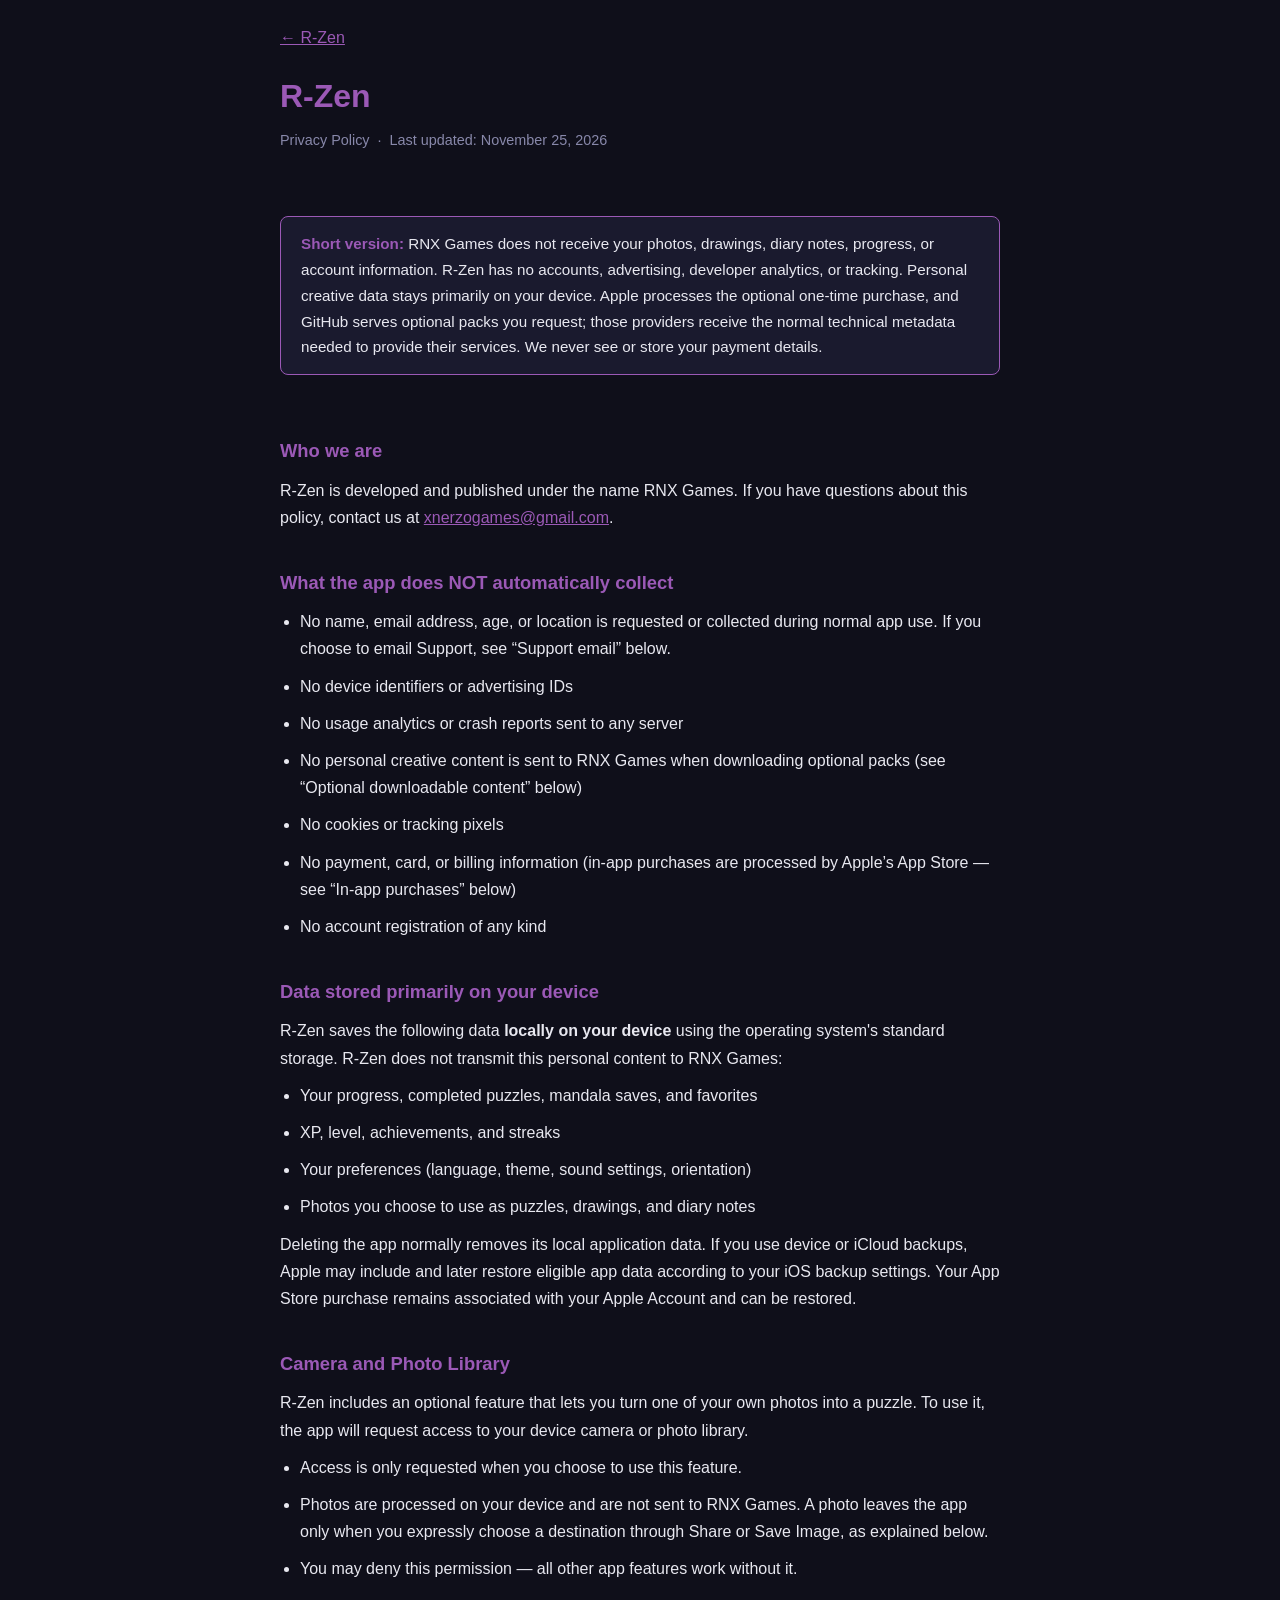
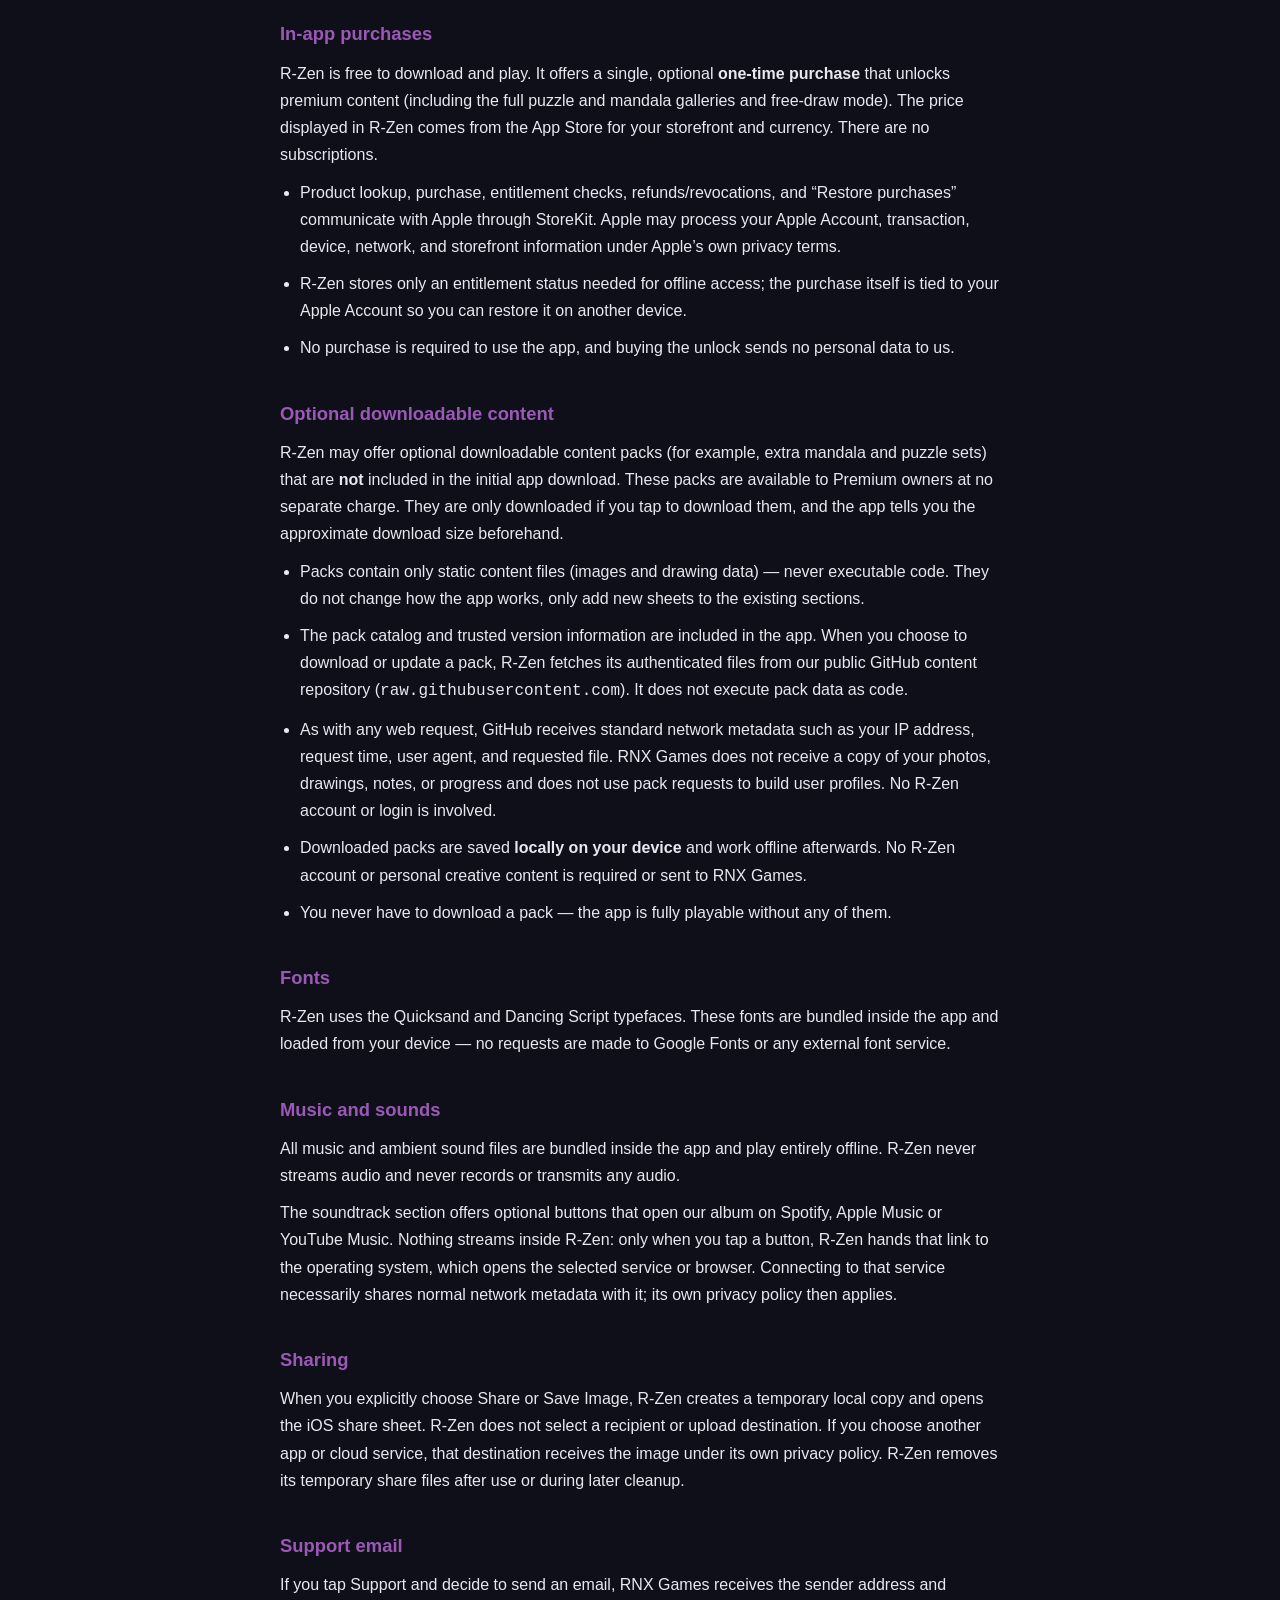
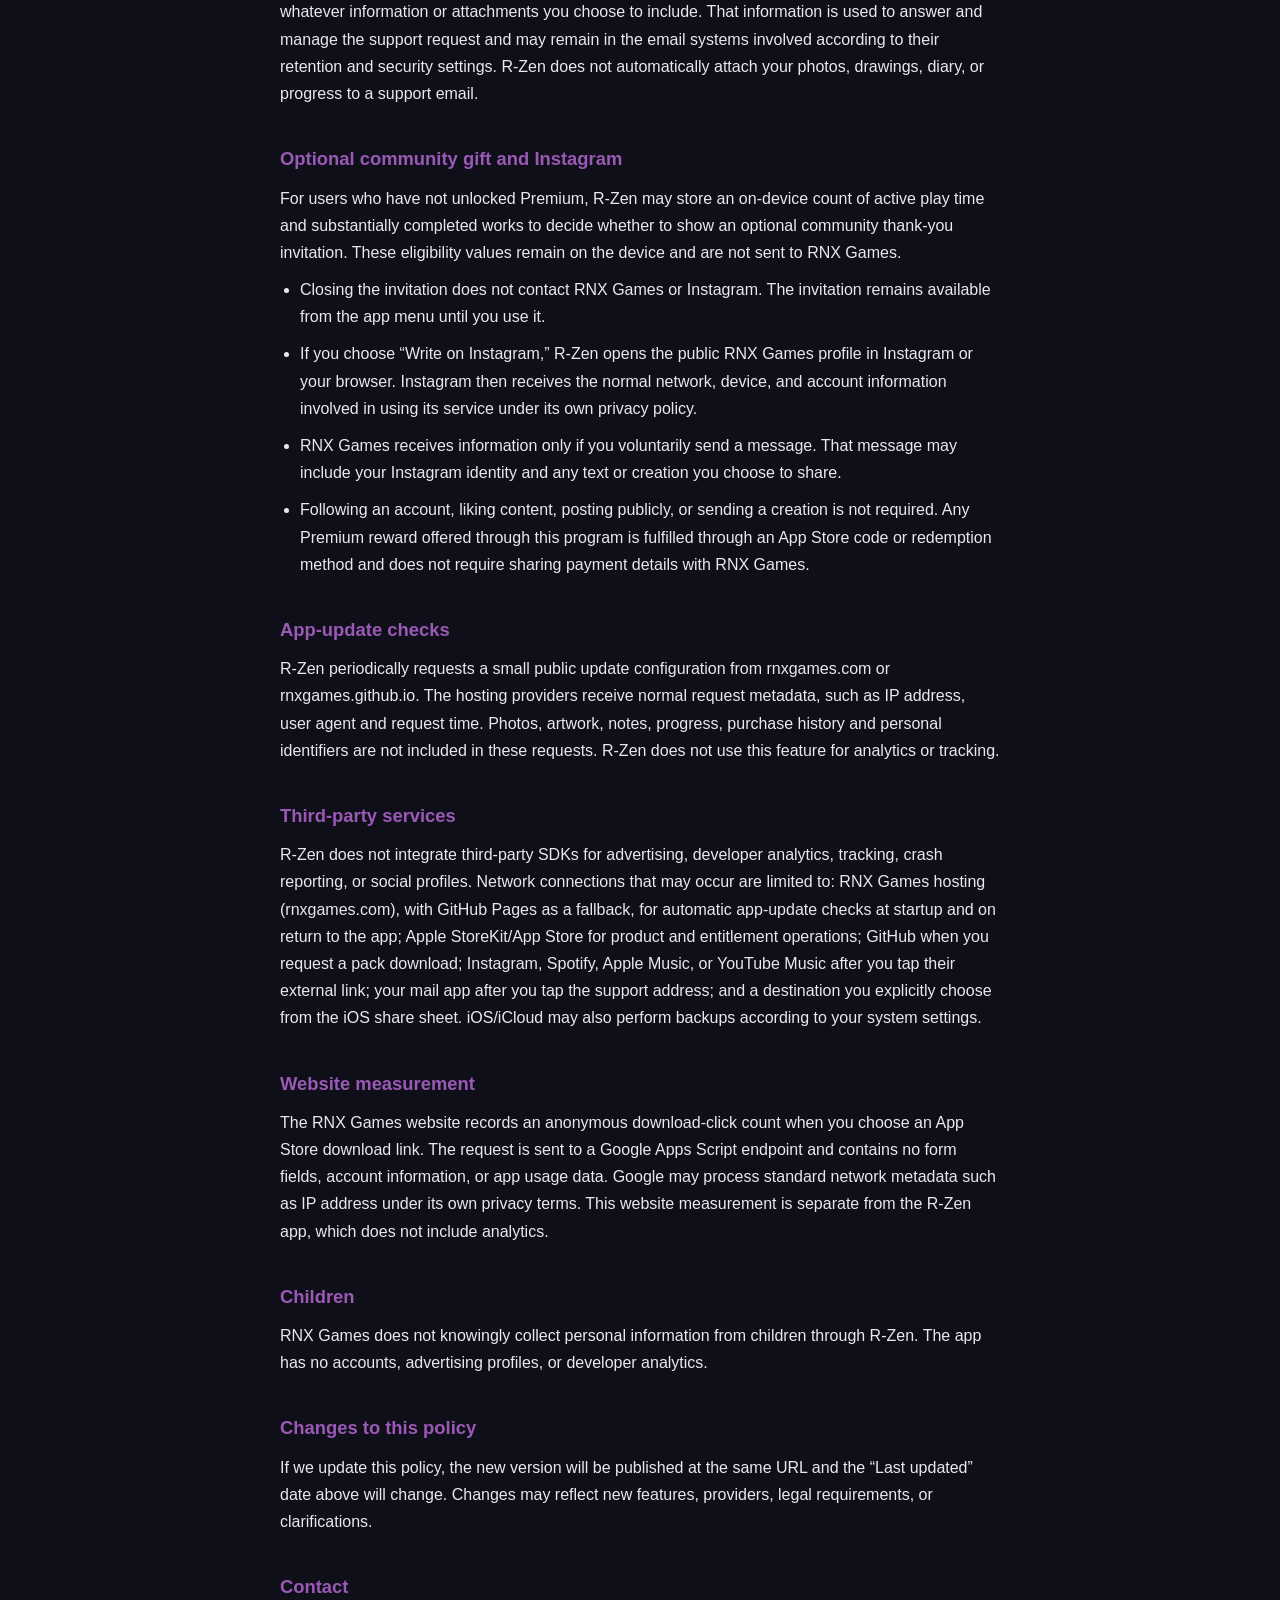
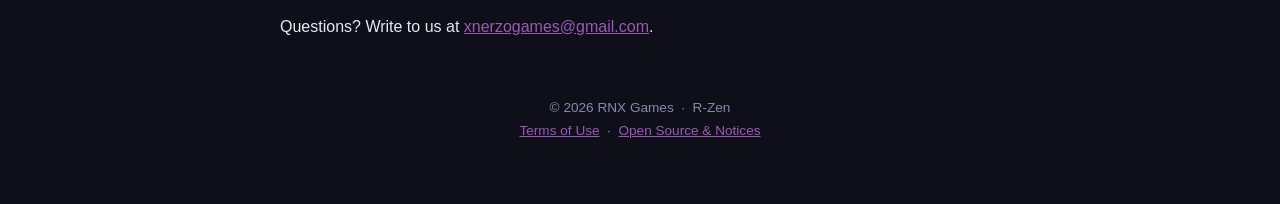
==== commit d7f8adec: "Privacy policy: declare app-update checks (rnxgames.com / GitHub Pages) Co-Authored-By: Claude Sonne" ====
--- a/privacy-policy.html
+++ b/privacy-policy.html
@@ -39,7 +39,7 @@
   <p style="margin-bottom:18px;"><a href="./r-zen.html">&larr; R-Zen</a></p>
 
   <h1>R-Zen</h1>
-  <p class="sub">Privacy Policy &nbsp;·&nbsp; Last updated: September 13, 2026</p>
+  <p class="sub">Privacy Policy &nbsp;·&nbsp; Last updated: November 25, 2026</p>
 
   <div class="badge">
     <strong>Short version:</strong> RNX Games does not receive your photos, drawings, diary notes, progress, or account information. R-Zen has no accounts, advertising, developer analytics, or tracking. Personal creative data stays primarily on your device. Apple processes the optional one-time purchase, and GitHub serves optional packs you request; those providers receive the normal technical metadata needed to provide their services. We never see or store your payment details.
@@ -118,8 +118,11 @@
     <li>Following an account, liking content, posting publicly, or sending a creation is not required. Any Premium reward offered through this program is fulfilled through an App Store code or redemption method and does not require sharing payment details with RNX Games.</li>
   </ul>
 
+  <h2>App-update checks</h2>
+  <p>R-Zen periodically requests a small public update configuration from rnxgames.com or rnxgames.github.io. The hosting providers receive normal request metadata, such as IP address, user agent and request time. Photos, artwork, notes, progress, purchase history and personal identifiers are not included in these requests. R-Zen does not use this feature for analytics or tracking.</p>
+
   <h2>Third-party services</h2>
-  <p>R-Zen does not integrate third-party SDKs for advertising, developer analytics, tracking, crash reporting, or social profiles. Network connections that may occur are limited to: Apple StoreKit/App Store for product and entitlement operations; GitHub when you request a pack download; Instagram, Spotify, Apple Music, or YouTube Music after you tap their external link; your mail app after you tap the support address; and a destination you explicitly choose from the iOS share sheet. iOS/iCloud may also perform backups according to your system settings.</p>
+  <p>R-Zen does not integrate third-party SDKs for advertising, developer analytics, tracking, crash reporting, or social profiles. Network connections that may occur are limited to: RNX Games hosting (rnxgames.com), with GitHub Pages as a fallback, for automatic app-update checks at startup and on return to the app; Apple StoreKit/App Store for product and entitlement operations; GitHub when you request a pack download; Instagram, Spotify, Apple Music, or YouTube Music after you tap their external link; your mail app after you tap the support address; and a destination you explicitly choose from the iOS share sheet. iOS/iCloud may also perform backups according to your system settings.</p>
 
 
   <h2>Website measurement</h2>
